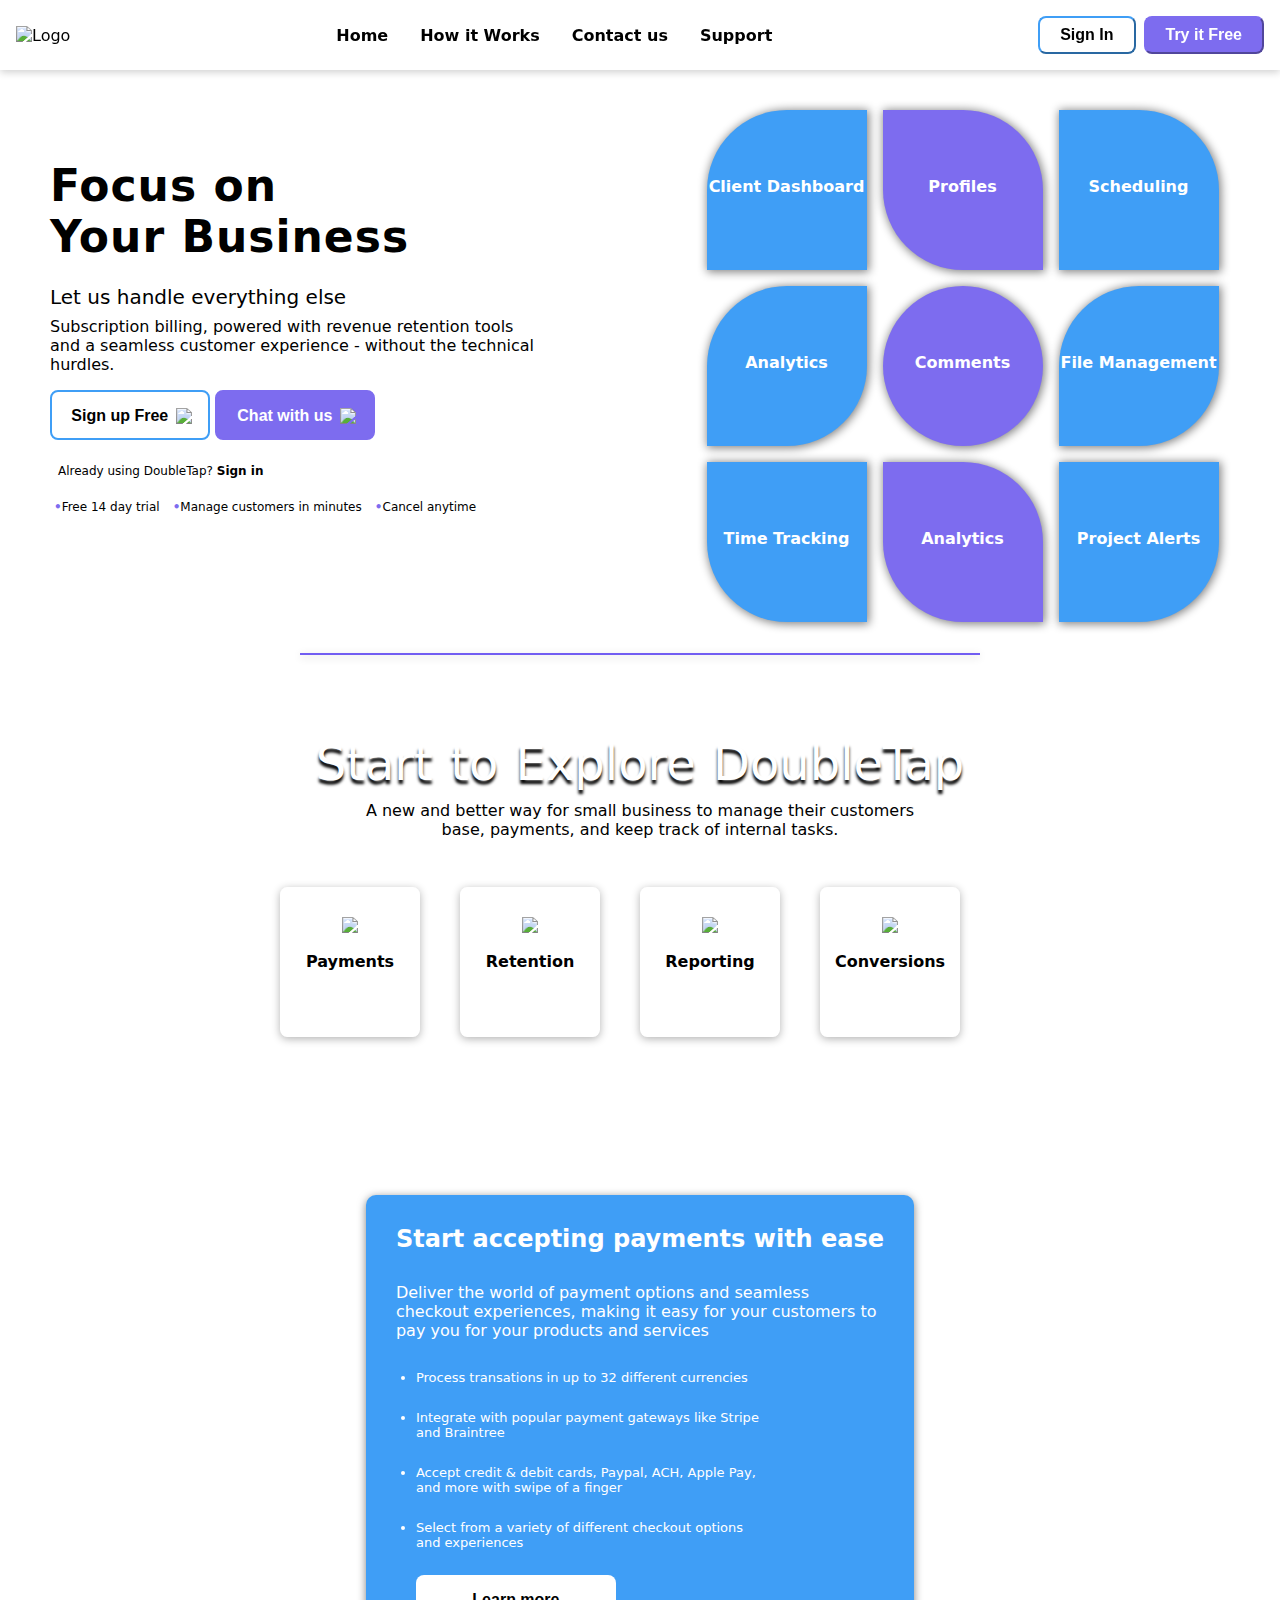
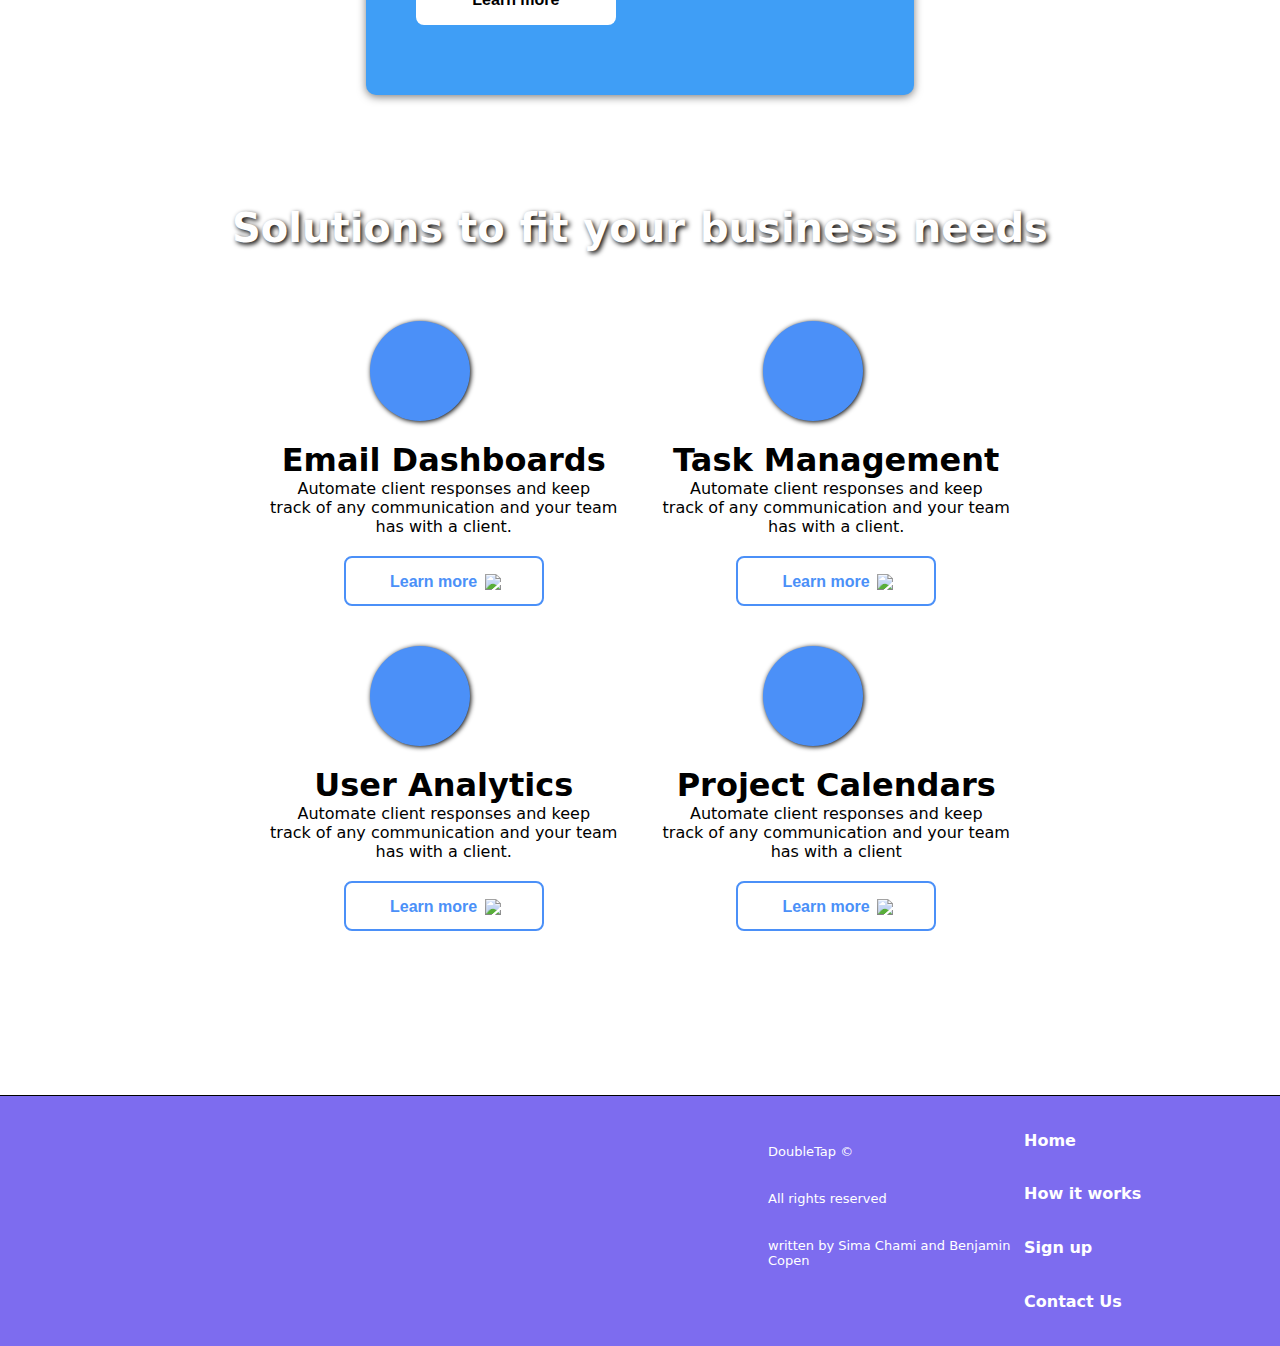
==== index.html @ 73addce1 "added responsiveness to home page and 'how-it-works' page." ====
<!DOCTYPE html>
<html lang="en">

<head>
    <meta charset="UTF-8">
    <meta name="viewport" content="width=device-width, initial-scale=1.0">
    <title>DoubleTap Website</title>
    <link rel="stylesheet" href="./style.css">
    <link rel="stylesheet" href="https://kit.fontawesome.com/7a10beb5b8.css">
</head>

<body>
    <nav class="sticky-nav">
        <div class="logo">
            <a href="./index.html"><img src="./images/logo .png" alt="Logo" /></a>
        </div>
        <ul class="nav-links">
          <li><a href="#" class="">Home</a></li>
          <li><a href="./how_it_works.html" class="">How it Works</a></li>
          <li><a href="#" class="">Contact us</a></li>
          <li><a href="#" class="">Support</a></li>
        </ul>
        <div class="nav-btns">
            <button class="sign-in-btn"><a href="./sign_in.html">Sign In</a></button>
            <button class="free-btn">Try it Free</button>
        </div>
    </nav>

    <main class="grid-container">
        <article class="top-landing">
            <h1>Focus on<br> Your Business</h1>
            <h4>Let us handle everything else</h4>
            <p>Subscription billing, powered with revenue retention tools <br> and a seamless customer experience -
                without the technical hurdles.</p>
            <div class="focus-btns">
                <button class="signup-btn">Sign up Free <img class="focus-btn-icon" src="./images/arrows-right.svg" /></button>
                <button class="chat-btn">Chat with us <img class="focus-btn-icon" src="./images/chat-bubble.svg" /></button>
                <p class="sign-in-paragraph">Already using DoubleTap? <a href="./sign_in.html">Sign in</a></p>
                <div class="">
                    <ul class="trial-bullet-pt">
                        <li>Free 14 day trial</li>
                        <li>Manage customers in minutes</li>
                        <li>Cancel anytime</li>
                    </ul>
                </div>
            </div>
        </article>

        <aside class="aside-bubbles">
            <div class="bubbles-all bubble-1">
                <img src="./images/dashboard.svg" alt="">
                <p>Client Dashboard</p>
            </div>
            <div class="bubbles-all bubble-2">
                <img src="./images/userr.svg" alt="">
                <p>Profiles</p>
            </div>
            <div class="bubbles-all bubble-3">
                <img src="./images/calendar.svg" alt="">
                <p>Scheduling</p>
            </div>
            <div class="bubbles-all bubble-4">
                <img src="./images/barchart.svg" alt="">
                <p>Analytics</p>
            </div>
            <div class="bubbles-all bubble-5">
                <img src="./images/comment-bubbles.svg" alt="">
                <p>Comments</p>
            </div>
            <div class="bubbles-all bubble-6">
                <img src="./images/file-folder.svg" alt="">
                <p>File Management</p>
            </div>
            <div class="bubbles-all bubble-7">
                <img src="./images/stopwatch.svg" alt="">
                <p>Time Tracking</p>
            </div>
            <div class="bubbles-all bubble-8">
                <img src="./images/mail2.svg" alt="">
                <p>Analytics</p>
            </div>
            <div class="bubbles-all bubble-9">
                <img src="./images/alert-bell.svg" alt="">
                <p>Project Alerts</p>
            </div>

        </aside>
    </main>
    <div class="lil-border"></div>

    <div class="background-img">
        <section class="middle-grid">
            <article class="explore-sec">
                <h1>Start to Explore DoubleTap</h1>
                <p>A new and better way for small business to manage their customers<br>
                    base, payments, and keep track of internal tasks.</p>

                <div class="start-to-explore-boxes">
                <a href="#payment-tab">
                <div class="explore-box"><img src="./images/bitcoin.svg" />
                    <p>Payments</p>
                </div>
              </a>
                <a href="#retention-tab">
                <div class="explore-box"><img src="./images/retention.svg" />
                    <p>Retention</p>
                </div>
                </a>
                <a href="#reporting-tab">
                <div class="explore-box"><img src="./images/dot-chart.svg" />
                    <p>Reporting</p>
                </div>
                </a>
                <a href="#conversions-tab">
                <div class="explore-box"><img src="./images/conversions.svg" />
                    <p>Conversions</p>
                </div>
                </a>
            </div>
            <div class="start-to-explore-tab explore-tabs-grid">
              
              <div class="tab-display" id="payment-tab">
                <h3>Make payments to us</h3>
                <p>Lorem ipsum dolor sit, amet consectetur adipisicing elit.
                   Saepe voluptas ducimus iure, deleniti odio voluptatum est nulla ab cumque corporis.</p>
              </div>
              <div class="tab-display" id="retention-tab">
                <h3>Retain some of your money</h3>
                <p>Lorem ipsum dolor sit amet consectetur adipisicing elit. Corporis, adipisci.</p>
              </div>
              <div id="reporting-tab" class="tab-display">
                <h3>We'll give you some reports</h3>
                <p>Lorem ipsum dolor sit amet consectetur adipisicing elit. Minima quod sapiente fugiat aspernatur pariatur, 
                  illo ratione perspiciatis dolore vitae saepe dignissimos? Ducimus eius, saepe harum fugiat itaque quam 
                  veritatis quis esse natus, dolores possimus, assumenda sequi velit quidem 
                  dicta voluptate.</p>
              </div>
              <div id="conversions-tab" class="tab-display">
                <h3>We'll convert your money</h3>
                <p>Lorem ipsum dolor sit amet.</p>
              </div>
            </div>
          </article>
    
        <article class="accept-payment-box">
            <img src="./images/credit-card.png" alt="" />
            <div class="accept-payment-card">
                <h1>Start accepting payments with ease</h1>
                <p>Deliver the world of payment options and seamless<br>checkout experiences, making it easy for your
                    customers to <br> pay you for your products and services</p>
                <ul class="accept-payment-list">
                    <li class="accept-payment">Process transations in up to 32 different currencies</li>
                    <li class="accept-payment">Integrate with popular payment gateways like Stripe <br> and Braintree
                    </li>
                    <li class="accept-payment">Accept credit & debit cards, Paypal, ACH, Apple Pay, <br> and more with
                        swipe of a finger</li>
                    <li class="accept-payment">Select from a variety of different checkout options <br> and experiences
                    </li>
                </ul>
                <button class="learn-more-btn"><a href="./how_it_works.html">Learn more</a></button>
            </div>
        </article>
        </section>

        <section class="bottom-sec">
            <h1 class="solutions-header">Solutions to fit your business needs</h1>
            <div class="solutions-circle-content">
                <div class="solutions-circle">
                    <img src="./images/laptop.svg" alt="" />
                </div>
                <h1>Email Dashboards</h1>
                <p>Automate client responses and keep <br> track of any communication and your team <br> has with a
                    client.
                </p>
                <button class="solutions-learn-more-btn"> Learn more <img class="focus-btn-icon" src="./images/arrows-right.svg" /> </button>
            </div>

            <div class="solutions-circle-content">
                <div class="solutions-circle">
                    <img src="./images/calendar-2.svg" alt="" />
                </div>
                <h1>Task Management</h1>
                <p>Automate client responses and keep <br> track of any communication and your team <br> has with a
                    client.
                </p>
                <button class="solutions-learn-more-btn">Learn more <img class="focus-btn-icon" src="./images/arrows-right.svg" /></button>
            </div>
            <br>
            <div class="solutions-circle-content">
                <div class="solutions-circle">
                    <img src="./images/barchart-alt.svg" alt="" />
                </div>
                <h1>User Analytics</h1>
                <p>Automate client responses and keep <br> track of any communication and your team <br>has with a
                    client.
                </p>
                <button class="solutions-learn-more-btn">Learn more <img class="focus-btn-icon" src="./images/arrows-right.svg" /></button>
            </div>

            <div class="solutions-circle-content">
                <div class="solutions-circle">
                    <img src="./images/calendar.svg" alt="" />
                </div>
                <h1>Project Calendars</h1>
                <p>Automate client responses and keep<br> track of any communication and your team <br> has with a
                    client
                </p>
                <button class="solutions-learn-more-btn">Learn more <img class="focus-btn-icon" src="./images/arrows-right.svg" /></button>
            </div>
        </section>
    </div>

    <!-- <footer class="footer-get-started">
        <h1>Try DoubleTap Today!</h1>
        <h3>Let's Get Started</h3>

        <button class="get-started-btn">Get started! <img src="./images/arrows-right.svg" /> </button>
        <button class="footer-chat-btn">Chat with us <img src="./images/chat-bubble.svg" /></button>

    </footer> -->

    <footer class="footer">
        <div class="footer-1">
            <p>DoubleTap &COPY;</p>
            <p>All rights reserved</p>
            <p>written by Sima Chami and Benjamin Copen</p>
        </div>
        <div class="footer-2">
            <p><a href="./index.html">Home</a></p>
            <p><a href="./how_it_works.html">How it works</a></p>
            <p><a href="sign_up.html">Sign up</a></p>
            <p><a href="">Contact Us</a></p>
        </div>
    </footer>
</body>

</html>
---- style.css ----
* {
    margin: 0;
    padding: 0;
    box-sizing: border-box;
}

:root {
    --sky-blue: #5eb1ec;
    --light-blue: #46aaf0;
    --mid-blue: #3f9ef6;
    --mid-periwinkle: #4b90f8;
    --light-purple: #6280f6;
    --soft-purple: #7d6cef;
    /* Background colors: 
    #5eb1ec
    #46aaf0
    #3f9ef6
    #4b90f8
    #6280f6
    #7d6cef
    */
}

html {
    font-family: system-ui, -apple-system, BlinkMacSystemFont, "Segoe UI", Roboto,
        Oxygen, Ubuntu, Cantarell, "Open Sans", "Helvetica Neue", sans-serif;
    scroll-behavior: smooth;
}

body {
    min-height: 100vh;
    overflow-x: hidden;
    /* background-color: #B2DDF7; */
}

.background-img {
    background-image: url(./images/layered-waves-haikei\ \(1\).svg);
    background-repeat: no-repeat;
    background-size: cover;
    background-position: bottom;
    background-attachment: fixed;
}

/* nav bar */
.sticky-nav {
    position: sticky;
    top: 0;
    background-color: white;
    display: flex;
    justify-content: space-between;
    align-items: center;
    text-align: center;
    padding: 1rem;
    box-shadow: 0 2px 8px rgba(0, 0, 0, 0.2);
}

a {
    color: black;
    text-decoration: none;
}

.logo:hover {
    transform: scale(110%);
    transition: .3s;
}

.nav-links {
    margin: 0 auto;
    list-style: none;
    display: flex;
    flex-direction: row;
    justify-content:center;
    flex-wrap: nowrap;
}

.nav-links li a{
    margin: 0 1rem;
    transition: .2s ease-in-out;
}

.nav-links li:hover, .nav-links li a:hover {
    transform:scale(110%);
    color: black;
    text-shadow: 2px 2px 3px lightgrey;
}


.nav-links li a {
    text-decoration: none;
    color: black;
    font-size: 1rem;
    font-weight: 600;
    transition: .2s ease-in-out;
}

.nav-btns {
    display: flex;
    flex-wrap: nowrap;
}

.sign-in-btn {
    background-color: white;
    text-align: center;
    font-size: 1rem;
    padding: 0.5rem 1.25rem 0.5rem 1.25rem;
    margin: 0 auto;
    border-color: var(--mid-blue);
    border-radius: 0.5rem;
    cursor: pointer;
    font-weight: bold;
    font-size: 1rem;
    transition: .5s ease-in-out;
    margin-right: .5rem;
}

.sign-in-btn:hover, .free-btn:hover{
    filter:hue-rotate(90deg);
    transform: rotateY(360deg);
}

.free-btn {
    background-color: var(--soft-purple);
    color: white;
    font-weight: 600;
    border-radius: 0.5rem;
    padding: 0.5rem 1.25rem 0.5rem 1.25rem;
    margin: 0 auto;
    border-color: var(--soft-purple);
    font-size: 1rem;
    transition: .5s ease-in-out;
}

/* hero opener for main page and how-it-works */
.grid-container {
    display: grid;
    grid-template-columns: repeat(2, 1fr);
    grid-template-rows: repeat(1, 1fr);
    justify-items: center;
    padding-top: 2.5rem;
    padding-bottom: 1.8rem;
    gap: 10px;
    background-color: white;
}

.top-landing {
    padding: 50px;
}

.top-landing h1 {
    font-size: 44px;
    letter-spacing: 1px;
    margin-bottom: 15px;
}

.top-landing h4 {
    font-size: 20px;
    font-weight: 500;
    line-height: 2;
}

.top-landing p {
    font-weight: 400;
}

.focus-btns {
    margin-top: 1rem;
}

.signup-btn:hover, .chat-btn:hover {
    transform: scale(93%);
    box-shadow: 1px 1px 5px 1px black;
}

.signup-btn {
    padding: 6px;
    font-size: 16px;
    border: 2px solid var(--mid-blue);
    border-radius: 0.5rem;
    background-color: white;
    height: 50px;
    width: 10rem;
    font-weight: bold;
    color: black;
    transition: .2s ease-in-out;
    margin-bottom: 1rem;
}

.chat-btn {
    padding: 6px;
    font-size: 16px;
    border: 2px solid var(--soft-purple);
    border-radius: 0.5rem;
    background-color: var(--soft-purple);
    height: 50px;
    width: 10rem;
    font-weight: 600;
    color: white;
    transition: .2s ease-in-out;
}

.focus-btn-icon {
    transform: translate(3px, 3px);
}

.sign-in-paragraph {
    margin-top: 0.5rem;
    font-size: 12px;
    margin-left: 0.5rem;
}

p a {
    font-weight: 600;
    text-decoration: none;
}

p a:hover {
    color: red;
}

.trial-bullet-pt {
    list-style: none;
    margin-top: 0.9rem;
}

.trial-bullet-pt li {
    display: inline-block;
    padding: 0.25rem;
    font-size: 12px;
    margin-top: 0.25rem;
    font-weight: 500;
}

.trial-bullet-pt li:first-of-type {
    list-style: none;
}

.trial-bullet-pt li::before {
    content: "\2022";
    color: var(--soft-purple);
    font-size: 12px;
    font-weight: bold;
    width: 1em;
}

/* bubbles on header */
.aside-bubbles {
    display: grid;
    grid-template-columns: repeat(3, 10rem);
    grid-template-rows: repeat(3, 10rem);
    gap: 1rem;
}

.bubbles-all {
    background-color: var(--mid-blue);
    width: 100%;
    height: 100%;
    text-align: center;
    padding-top: 3rem;
    box-shadow: 1px 1px 10px 1px gray;
    color: white;
    font-weight: 600;
    transition: .1s ease-in-out;
}

.bubbles-all:hover {
    transform: scale(110%);
    transform: rotate(90deg);
}

.bubbles-all:nth-of-type(3n - 1) {

    background-color: var(--soft-purple);
    transition: .2s ease-in-out;
}

.bubbles-all:nth-of-type(3n - 1):hover {
    transform: scale(110%);
    transform: rotate(180deg);
}
/* each bubble-border */
.bubble-1 {
    border-top-left-radius: 50%;
}

.bubble-2 {
    border-bottom-left-radius: 50%;
    border-top-right-radius: 50%;
}

.bubble-3 {
    border-top-right-radius: 50%;
}

.bubble-4 {
    border-top-left-radius: 50%;
    border-bottom-right-radius: 50%;
}

.bubble-5 {
    border-radius: 50%;
}

.bubble-6 {
    border-top-left-radius: 50%;
    border-bottom-right-radius: 50%;
}

.bubble-7 {
    border-bottom-left-radius: 50%;
}

.bubble-8 {
    border-bottom-left-radius: 50%;
    border-top-right-radius: 50%;
}

.bubble-9 {
    border-bottom-right-radius: 50%;
}

.lil-border {
    border: 1px solid #715DF2;
    display: flex;
    justify-content: center;
    align-items: center;
    margin: 2px 300px 0 300px;
    box-shadow: 0 2px 8px rgba(0, 0, 0, 0.2);

}

/* explore */
.middle-grid {
    display: grid;
    grid-template-rows: repeat(2, 1fr);
    gap: 10px;
}

/* explore */

.explore-sec {
    text-align: center;
    margin: 5rem;
    margin-bottom: 2rem;
}

.explore-sec h1 {
    font-weight: 500;
    word-spacing: 2px;
    font-size: xxx-large;
    color: white;
    text-shadow: 0px 4px 3px black;
}


.explore-sec p {
    margin-top: 10px;
    font-size: 16px;
}

.start-to-explore-boxes, .start-to-explore-boxes > a { 
    display: flex;
    justify-content: center;
    color: black;
    text-decoration: none;
    transition: .1s ease-in-out;
}

.start-to-explore-boxes a:hover {
    transform: scale(120%);
}
/* explore-tabs */
.start-to-explore-tab div{
    display: none;
    visibility: none;
}

.start-to-explore-tab div:target {
    display: contents;
}
.start-to-explore-tab h3{
    color: white;
    text-shadow: -2px 2px 3px black;
    font-size: xx-large;
}
.middle-grid p {
    font-weight: 500;
}

.explore-tabs-grid {
    display: grid;
    grid-template-columns: 30rem;
    grid-template-rows: auto;
    max-width: fit-content;
    margin: 30px auto 0 auto;
    border-radius: 20px;
    padding: 30px;
    padding-right: 60px;
    text-align: left;
}

/* explore-box */
.explore-box {
    background-color: white;
    border-radius: 5%;
    height: 150px;
    width: 140px;
    margin-top: 3rem;
    margin-right: 40px;
    border: none;
    box-shadow: 0 2px 8px rgba(0, 0, 0, 0.3);
    cursor: pointer;
}

.explore-box p {
    text-align: center;
    line-height: 30px;
    font-weight: 600;
}

.explore-box img {
    margin-top: 30px;
}

/* payment-box */
.accept-payment-box {
    display: flex;
    justify-content: center;
    align-items: center;
    padding: 10px;
}

/* How-it-works payment box section */

.how-it-works-middle-grid{
    display: grid;
    grid-template-rows: repeat(1, 1fr);
    gap: 10px;
    font-weight: 500;
}

.how-it-works-accept-box {
    display: flex;
    justify-content: center;
    align-items: center;
    padding: 10px;
    font-weight: 500;
}
.how-it-works-accept-box:last-of-type {
    display: flex;
    justify-content: center;
    align-items: center;
    padding: 10px;
    margin-bottom: 100px;

}

.how-it-works-accept-box img{
    box-shadow: 0 2px 8px rgba(0, 0, 0, 0.3);
    object-fit: cover;
    border-radius: 10px;
    height: 500px;
    
}

.how-it-works-payment-card {
    color: white;
    box-shadow: 0 2px 8px rgba(0, 0, 0, 0.5);
    border-radius: 10px;
    height: 500px;
    background-color: var(--soft-purple);
}

.how-it-works-payment-card h1{
    font-size: 26px;
    margin: 30px;
}

.how-it-works-payment-card P{
    margin: 30px;
    font-size: 16px;
}

.accept-payment-card {
    background-color: var(--mid-blue);
    color: white;
    box-shadow: 0 2px 8px rgba(0, 0, 0, 0.5);
    border-radius: 10px;
    height: 500px;
}

.accept-payment-box img {
    box-shadow: 0 2px 8px rgba(0, 0, 0, 0.3);
    object-fit: cover;
    border-radius: 10px;
    height: 500px;
}

.accept-payment-card h1 {
    font-size: 24px;
    margin: 30px;
}

.accept-payment-card p {
    margin: 30px;
    font-size: 16px;
}

.accept-payment {
    margin: 25px;
    font-size: 13px;
    margin-left: 50px;
}

.learn-more-btn {
    padding: 7px;
    font-size: 16px;
    border-radius: 0.5rem;
    background-color: white;
    height: 50px;
    width: 200px;
    font-weight: 600;
    border: none;
    margin-left: 50px;
    transition: .1s ease-in-out;
}

.learn-more-btn:hover , .solutions-learn-more-btn:hover{
    transform: scale(110%);
}

/* solutions */
.solutions-header {
    margin-top: 100px;
    text-align: center;
    font-size: 40px;
    margin-bottom: 50px;
    word-spacing: 1px;
    color: white;
    text-shadow: 2px 2px 5px black;
}

.solutions-circle-content {
    display: inline-block;
    text-align: center;
    align-self: center;
    align-items: center;
    margin: 20px;
}

.bottom-sec {
    text-align: center;
    padding-bottom: 9rem;
}

.solutions-circle {
    display: flex;
    align-items: center;
    justify-content: center;
    width: 100px;
    height: 100px;
    border-radius: 50%;
    background-color: var(--mid-periwinkle);
    box-shadow: 1px 1px 5px black;
    color: white;
    margin-left: 100px;
    margin-bottom: 20px;
}

.solutions-learn-more-btn {
    padding: 7px;
    font-size: 16px;
    border-radius: 0.5rem;
    background-color: white;
    height: 50px;
    width: 200px;
    font-weight: 600;
    color: var(--mid-periwinkle);
    border: 2px solid var(--mid-periwinkle);
    margin-top: 20px;
    transition: .1s ease-in-out;
}

/* sign-in and sign-up */
.sign-grid-main {
    display: grid;
    grid-template-columns: 10vw 23rem auto;
    grid-template-rows: 20vh 30vh 25rem 10vh;
    row-gap: 3;
    gap: 20px;
    background-image: url(./images/layered-waves-haikei\ \(3\).svg);
    background-repeat: no-repeat;
    background-size: cover;
    background-position-y: bottom;
    overflow: hidden;
}

.sign-img {
    grid-column: 2;
    grid-row: 2;
    width: 100%;
    height: 100%;
    object-fit: cover;
    object-position: center;
    border-top-left-radius: 30px;
    border-top-right-radius: 30px;
    transform: translateY(10%);
}

.sign-header {
    grid-column: 3;
    text-align: center;
    margin: 50px;
    font-size: xx-large;
    color: whitesmoke;
}

.sign-header>h1 {
    text-shadow: -.25rem .25rem black;
    margin-bottom: 20px;
}

.sign-header-logo {
    grid-column: 2;
    grid-row: 1;
    width: 100%;
    margin: auto;
    object-fit: cover;
    max-height: max-content;
}

.sign-grid {
    grid-column: 2;
    grid-row: 3;
    background-color: var(--light-blue);
    border-bottom-left-radius: 30px;
    border-bottom-right-radius: 30px;
    color: var(--text-box-color);
    display: flex;
    flex-direction: column;
    justify-content: space-around;
}

.sign-grid-form {
    margin-top: 12px;
    text-align: center;
    position: relative;
    color: white;
}

.sign-label-input {
    text-align: left;
    text-indent: 35px;
    margin: 0 auto;
    margin-bottom: 8px;
    margin-top: 10px;
    padding: 6px 0;
    width: 70%;
    border-radius: 10px;
    background-color: white
    ;
    border-width: 0;
}

.sign-button {
    margin-top: 1.4rem;
    padding: 12px 20px;
    border-radius: 20px;
    border-style: none;
    color: black;
    font-weight: 600;
    font-size: medium;
    background-color: white;
}

.sign-button:hover {
    filter: invert(100%);
    transition: .3s;
}

.sign-input-icon {
    position: absolute;
    margin-left: 10px;
    transform: translateY(15px);
}

.sign-alt {
    margin: 0 auto;
    color: white;
}

.sign-alt a,
.sign-grid-form a {
    letter-spacing: .1px;
    word-spacing: .01rem;
    font-weight: 900;
    text-shadow: 1px 1px 3px black;
    text-decoration: none;
    color: white;
}

.sign-in-btn a {
    text-decoration: none;
}

.sign-alt-icons {
    display: flex;
    justify-content: space-around;
    margin-top: 14px;
}

.sign-alt-icons>a {
    margin-top: 0px;
    background-color: white;
    width: 20px;
    padding: 10px 20px;
    border: 1px solid grey;
    border-radius: 50%;
    transition: .2s ease-in-out;
}

.sign-alt-icons>a:hover {
    transform: scale(93%);
    box-shadow: 0px 0px 2px 1px black;
}


/* footer-get-started */
.footer-get-started {
    background-color: blue;
    color: white;
    text-align: center;
}

.footer-get-started h1 {
    font-size: 42px;
    margin: 10px;
}

.footer-get-started h3 {
    margin: 10px;
}

.get-started-btn {
    background-color: lightgreen;
    color: white;
    padding: 7px;
    font-size: 14px;
    border-radius: 0.5rem;
    height: 50px;
    width: 200px;
    font-weight: 600;
}

/* footer */
.footer {
    border-top: 1px solid black;
    display: grid;
    grid-template-columns: 60vw 20vw 20vw;
    grid-template-rows: 250px;
    background-color: var(--soft-purple);
    color: white;
    bottom: 0;
}

.footer-1 {
    grid-column: 2;
    font-size: small;
    margin-top: 1rem;

}

.footer-1>p {
    padding-top: 2rem;
}

.footer-2 {
    grid-column: 3;
    display: flex;
    flex-direction: column;
    justify-content: space-evenly;
}
.footer-2 a{
    color: white;
}


@media only screen and (max-width: 1200px) {
    
    .sticky-nav {
        z-index: 1;
    }

    .focus-btns {
        display: flex;
        flex-direction: column;
    }

    .aside-bubbles {
        transform: scale(80%);
    }

    .start-to-explore-boxes {
        transform: scale(80%);
    }

    .accept-payment-box , .how-it-works-accept-box {
        transform: scale(85%);
    }
    .bottom-sec {
        transform: scale(80%);
    }

    .sign-grid-main {
        grid-template-columns: auto auto auto;
        grid-template-rows: 8rem 10rem 30rem auto;
    }
    .sign-header {
        padding-top: 3rem;
        padding-bottom: 1rem;
        grid-column: 2;
        grid-row: 1;
        font-size: large;
        max-width: fit-content;
        margin: 0 auto;
    }
    .sign-header-logo {
        grid-column: 2;
        grid-row: 2;
        max-width: 25rem;
        margin: 0 auto;
        transform: translateY(20%);
    }
    .sign-grid {
        grid-column: 2;
        grid-row: 3;
        width: 25rem;
        margin-left: auto;
        margin-right: auto;
    }
    .sign-img {
        display: none;
        max-width: 25rem;
    }
    .footer {
        grid-template-columns: auto;
    }
}

@media only screen and (max-width: 900px) {
    .sticky-nav {
        flex-direction: column;
        position: relative;
    }
    .nav-links{
        margin-bottom: 1rem;
    }
    .logo {
        margin-bottom: 1rem;
    }
    .grid-container {
        padding: 0;
    }
    .top-landing {
        transform: scale(70%);
        padding: 0;
        padding-left: 1rem;
    }
    
    .aside-bubbles {
        transform: scale(70%);
    }

    .start-to-explore-boxes {
        transform: scale(70%);
    }

    .accept-payment-box , .how-it-works-accept-box {
        transform: scale(65%);
    }
    .bottom-sec {
        transform: scale(70%);
    }
    .explore-sec {
        margin: 0;
    }

@media only screen and (max-width: 600px) {

}
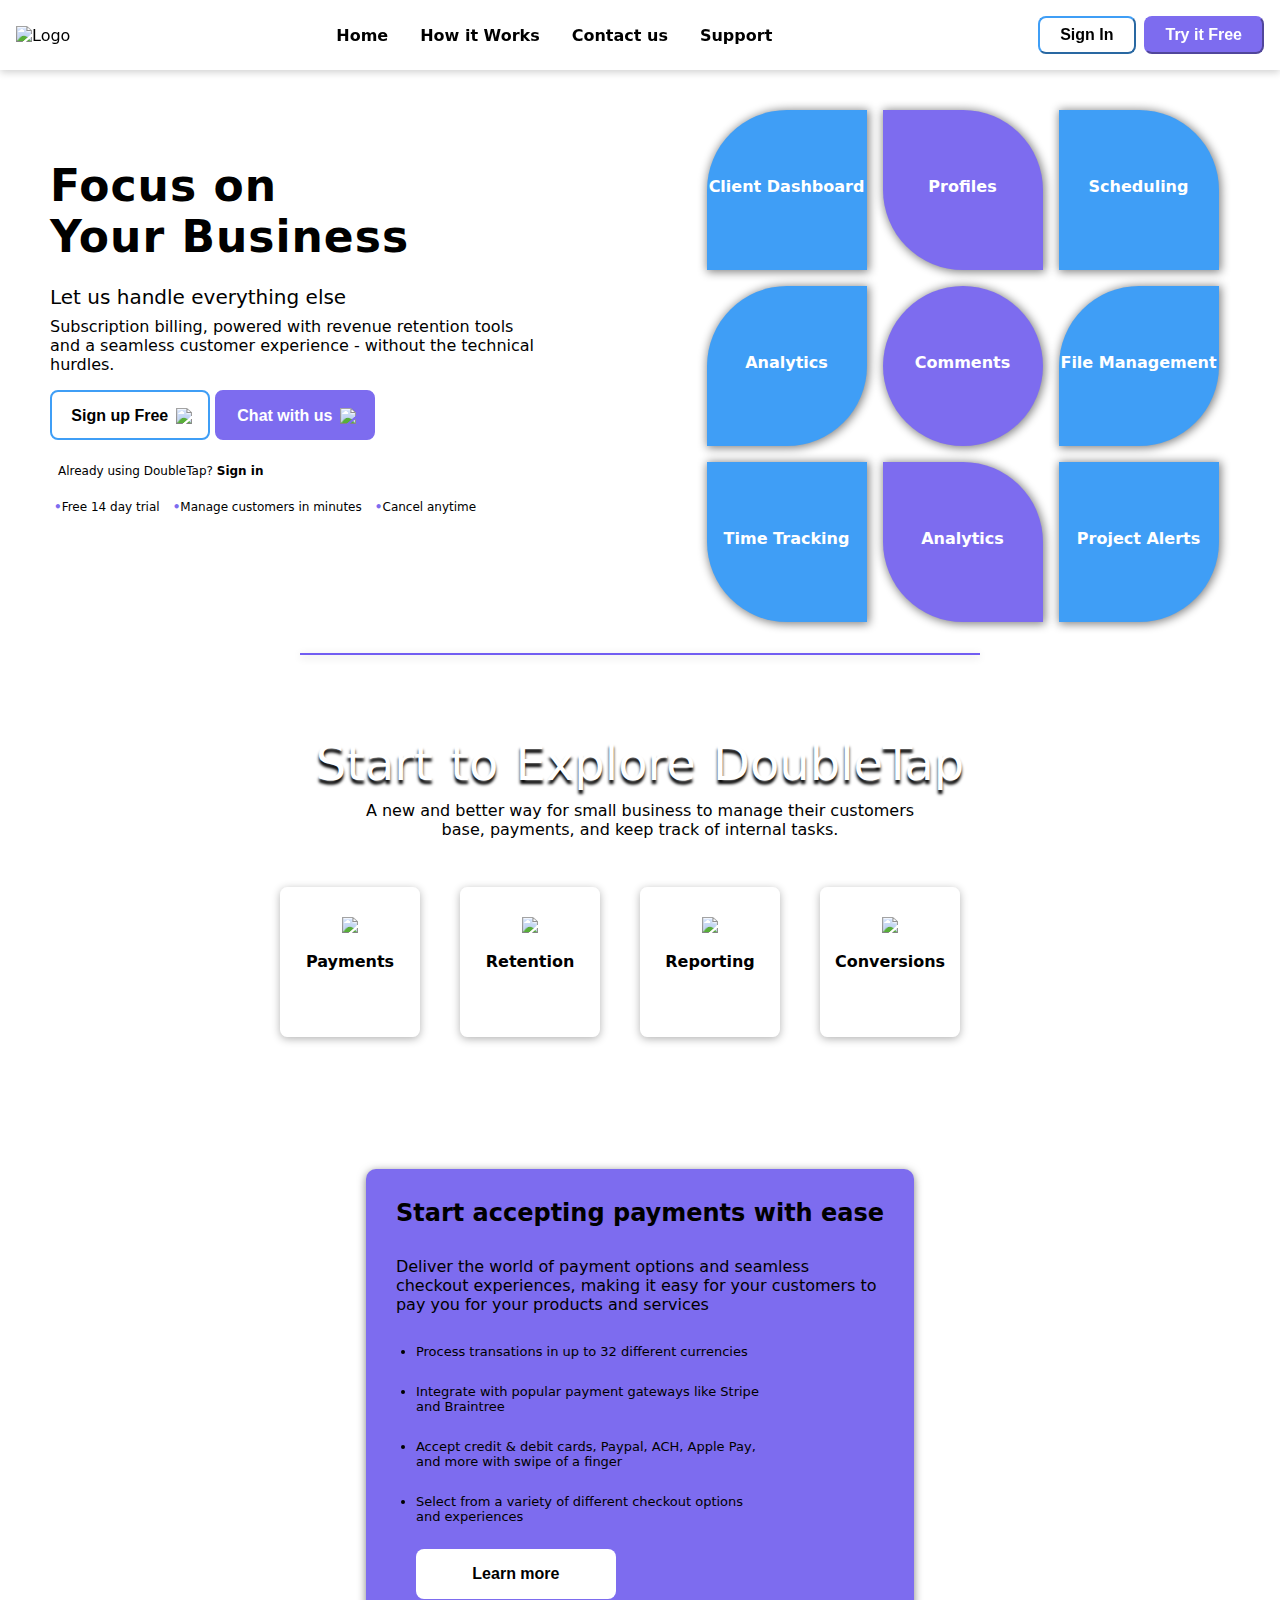
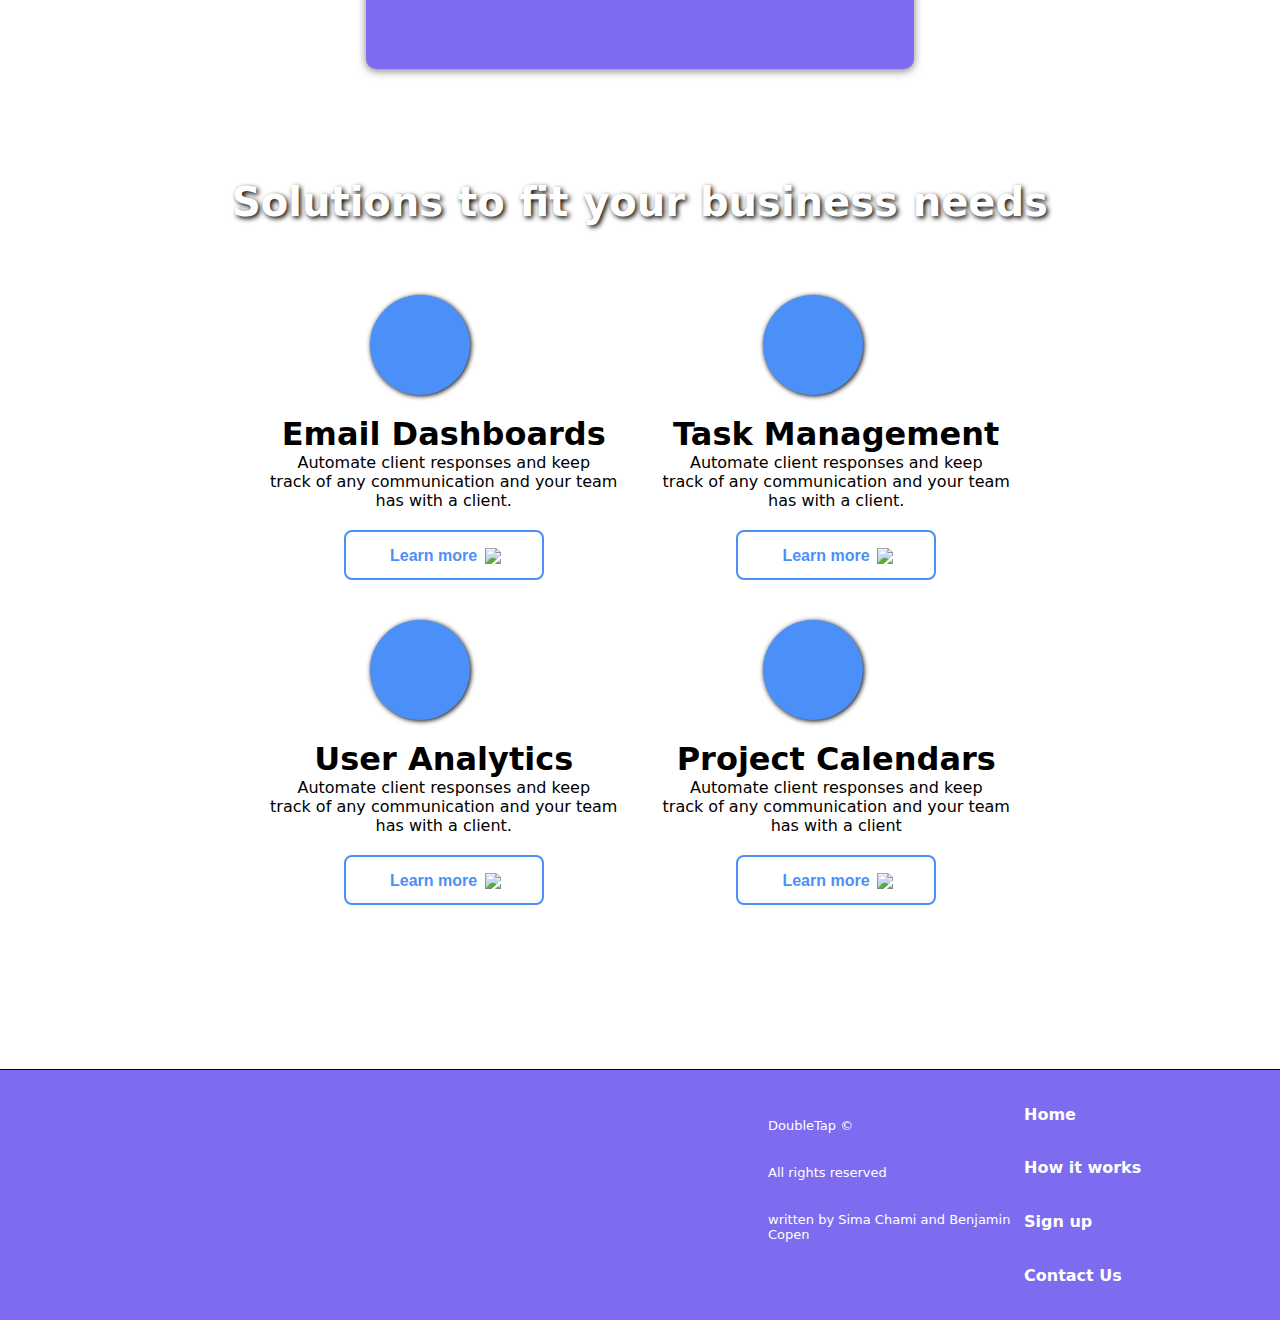
==== commit 83289399: "inserted contact-us page by Mehrab Haque. added into footer" ====
--- a/index.html
+++ b/index.html
@@ -228,8 +228,8 @@
         <div class="footer-2">
             <p><a href="./index.html">Home</a></p>
             <p><a href="./how_it_works.html">How it works</a></p>
-            <p><a href="sign_up.html">Sign up</a></p>
-            <p><a href="">Contact Us</a></p>
+            <p><a href="./sign_up.html">Sign up</a></p>
+            <p><a href="./contact-us.html">Contact Us</a></p>
         </div>
     </footer>
 </body>
--- a/style.css
+++ b/style.css
@@ -109,6 +109,7 @@
     cursor: pointer;
     font-weight: bold;
     font-size: 1rem;
+    margin-right: 10px;
     transition: .5s ease-in-out;
     margin-right: .5rem;
 }
@@ -328,12 +329,12 @@
 
 }
 
-/* explore */
-.middle-grid {
+/* .middle-grid {
     display: grid;
     grid-template-rows: repeat(2, 1fr);
     gap: 10px;
-}
+
+} */
 
 /* explore */
 
@@ -430,13 +431,13 @@
 }
 
 /* How-it-works payment box section */
-
 .how-it-works-middle-grid{
     display: grid;
     grid-template-rows: repeat(1, 1fr);
     gap: 10px;
     font-weight: 500;
 }
+
 
 .how-it-works-accept-box {
     display: flex;
@@ -481,8 +482,9 @@
 }
 
 .accept-payment-card {
-    background-color: var(--mid-blue);
-    color: white;
+
+    background-color: var(--soft-purple); 
+    color: black;
     box-shadow: 0 2px 8px rgba(0, 0, 0, 0.5);
     border-radius: 10px;
     height: 500px;
@@ -726,7 +728,7 @@
 
 /* footer-get-started */
 .footer-get-started {
-    background-color: blue;
+    background-color: var(--soft-purple);
     color: white;
     text-align: center;
 }
@@ -779,6 +781,7 @@
     flex-direction: column;
     justify-content: space-evenly;
 }
+
 .footer-2 a{
     color: white;
 }
@@ -883,6 +886,7 @@
     .explore-sec {
         margin: 0;
     }
+}
 
 @media only screen and (max-width: 600px) {
 
